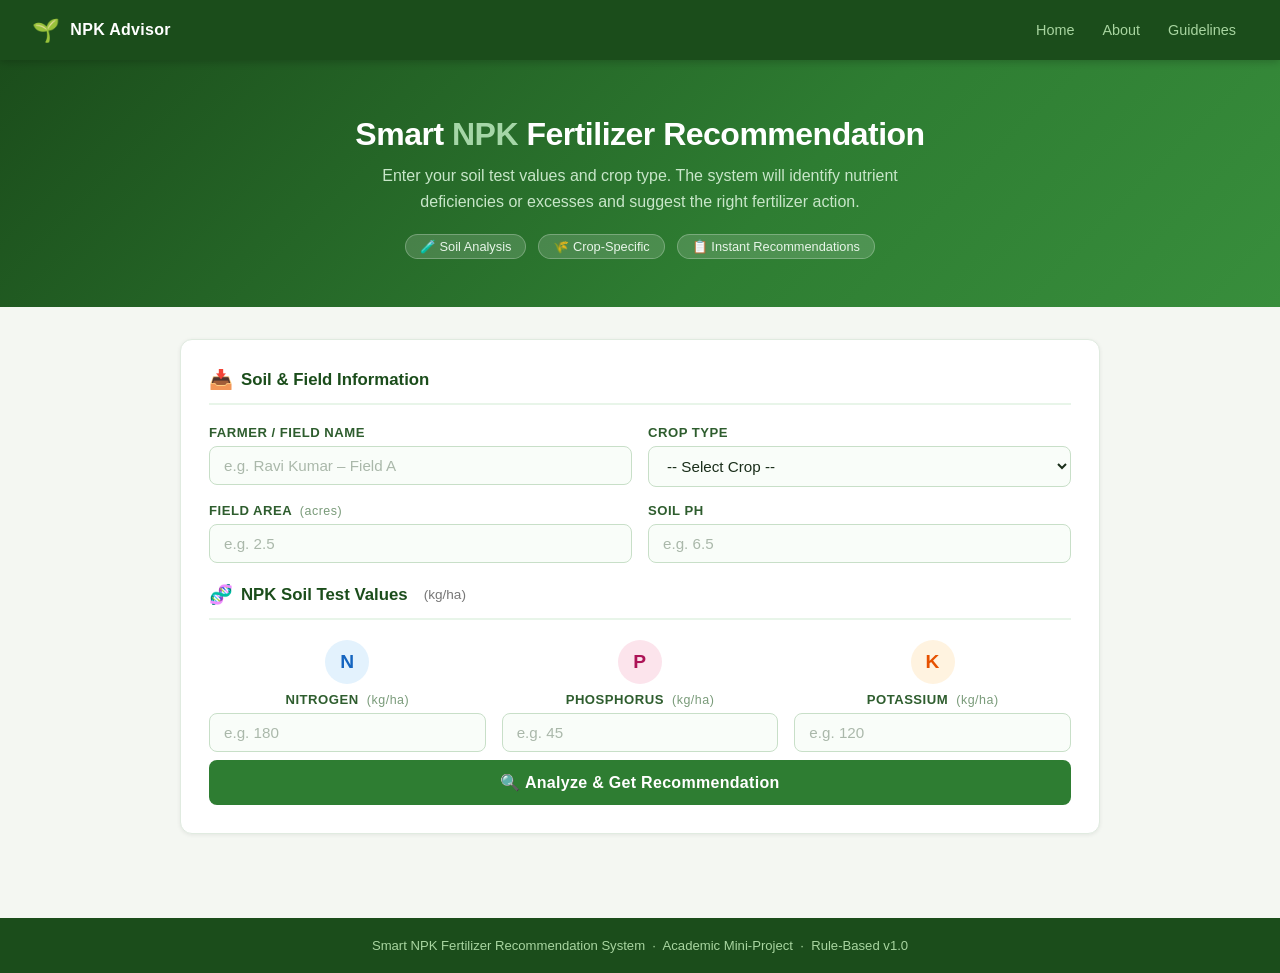
==== index.html @ a6617dc2 "Initial commit for NPK Advisor v1" ====
<!DOCTYPE html>
<html lang="en">
<head>
  <meta charset="UTF-8">
  <meta name="viewport" content="width=device-width, initial-scale=1.0">
  <title>Smart NPK Fertilizer Recommendation System</title>
  <link rel="stylesheet" href="style.css">
</head>
<body>

<nav>
  <div class="nav-brand">
    <span>🌱</span> NPK Advisor
  </div>
  <ul>
    <li><a href="#">Home</a></li>
    <li><a href="#">About</a></li>
    <li><a href="#">Guidelines</a></li>
  </ul>
</nav>

<div class="hero">
  <h1>Smart <em>NPK</em> Fertilizer Recommendation</h1>
  <p>Enter your soil test values and crop type. The system will identify nutrient deficiencies or excesses and suggest the right fertilizer action.</p>
  <div class="hero-badges">
    <span class="badge">🧪 Soil Analysis</span>
    <span class="badge">🌾 Crop-Specific</span>
    <span class="badge">📋 Instant Recommendations</span>
  </div>
</div>

<div class="main">

  <!-- INPUT FORM -->
  <div class="card">
    <div class="card-title"><span class="icon">📥</span> Soil & Field Information</div>

    <div class="form-grid" style="margin-bottom:20px;">
      <div class="form-group">
        <label>Farmer / Field Name</label>
        <input type="text" id="fieldName" placeholder="e.g. Ravi Kumar – Field A">
      </div>
      <div class="form-group">
        <label>Crop Type</label>
        <select id="cropType">
          <option value="">-- Select Crop --</option>
          <option value="rice">Rice</option>
          <option value="wheat">Wheat</option>
          <option value="maize">Maize</option>
          <option value="cotton">Cotton</option>
          <option value="sugarcane">Sugarcane</option>
          <option value="soybean">Soybean</option>
        </select>
      </div>
      <div class="form-group">
        <label>Field Area <span class="unit">(acres)</span></label>
        <input type="number" id="area" placeholder="e.g. 2.5" min="0.1" step="0.1">
      </div>
      <div class="form-group">
        <label>Soil pH</label>
        <input type="number" id="ph" placeholder="e.g. 6.5" min="0" max="14" step="0.1">
      </div>
    </div>

    <div class="card-title" style="margin-top:8px;">
      <span class="icon">🧬</span> NPK Soil Test Values
      <span style="font-weight:400;color:#777;font-size:0.85rem;margin-left:8px;">(kg/ha)</span>
    </div>
    <div class="npk-row">
      <div class="npk-block form-group npk-n">
        <label><span class="npk-letter">N</span><br>Nitrogen <span class="unit">(kg/ha)</span></label>
        <input type="number" id="nitrogen" placeholder="e.g. 180" min="0">
      </div>
      <div class="npk-block form-group npk-p">
        <label><span class="npk-letter">P</span><br>Phosphorus <span class="unit">(kg/ha)</span></label>
        <input type="number" id="phosphorus" placeholder="e.g. 45" min="0">
      </div>
      <div class="npk-block form-group npk-k">
        <label><span class="npk-letter">K</span><br>Potassium <span class="unit">(kg/ha)</span></label>
        <input type="number" id="potassium" placeholder="e.g. 120" min="0">
      </div>
    </div>

    <button class="btn-analyze" onclick="analyze()">🔍 Analyze & Get Recommendation</button>
  </div>

  <!-- RESULTS -->
  <div class="card" id="results">
    <div class="card-title"><span class="icon">📊</span> Analysis Results</div>

    <div id="statusBanner" class="status-banner"></div>

    <div class="npk-results" id="npkCards"></div>

    <div class="card-title" style="margin-top:8px;"><span class="icon">💊</span> Fertilizer Recommendations</div>
    <table class="rec-table">
      <thead>
        <tr>
          <th>Nutrient</th>
          <th>Status</th>
          <th>Action</th>
          <th>Suggested Fertilizer</th>
        </tr>
      </thead>
      <tbody id="recTableBody"></tbody>
    </table>

    <div id="generalNote"></div>
  </div>

</div>

<footer>
  Smart NPK Fertilizer Recommendation System &nbsp;·&nbsp; Academic Mini-Project &nbsp;·&nbsp; Rule-Based v1.0
</footer>

<script src="main.js"></script>
</body>
</html>
---- style.css ----
* { box-sizing: border-box; margin: 0; padding: 0; }

body {
  font-family: 'Segoe UI', sans-serif;
  background: #f4f7f2;
  color: #1a2e1a;
  min-height: 100vh;
}

/* ── NAV ───────────────────────────────────────────── */
nav {
  background: #1b4d1b;
  padding: 0 32px;
  display: flex;
  align-items: center;
  justify-content: space-between;
  height: 60px;
  position: sticky;
  top: 0;
  z-index: 100;
  box-shadow: 0 2px 8px rgba(0,0,0,0.2);
}
.nav-brand {
  display: flex;
  align-items: center;
  gap: 10px;
  color: #fff;
  font-weight: 700;
  font-size: 1rem;
  letter-spacing: 0.3px;
}
.nav-brand span { font-size: 1.4rem; }
nav ul { list-style: none; display: flex; gap: 4px; }
nav ul li a {
  color: #a8d5a0;
  text-decoration: none;
  font-size: 0.9rem;
  padding: 6px 12px;
  border-radius: 6px;
  transition: background 0.2s, color 0.2s;
}
nav ul li a:hover { background: #2e6b2e; color: #fff; }

/* ── HERO ──────────────────────────────────────────── */
.hero {
  background: linear-gradient(135deg, #1b4d1b 0%, #2e7d32 60%, #388e3c 100%);
  color: #fff;
  padding: 56px 32px 48px;
  text-align: center;
}
.hero h1 {
  font-size: 2rem;
  font-weight: 800;
  letter-spacing: -0.5px;
  margin-bottom: 10px;
}
.hero h1 em { font-style: normal; color: #a5d6a7; }
.hero p {
  font-size: 1rem;
  color: #c8e6c9;
  max-width: 520px;
  margin: 0 auto;
  line-height: 1.6;
}
.hero-badges {
  display: flex;
  justify-content: center;
  gap: 12px;
  margin-top: 20px;
  flex-wrap: wrap;
}
.badge {
  background: rgba(255,255,255,0.15);
  border: 1px solid rgba(255,255,255,0.25);
  color: #e8f5e9;
  padding: 4px 14px;
  border-radius: 20px;
  font-size: 0.8rem;
  font-weight: 500;
}

/* ── LAYOUT ────────────────────────────────────────── */
.main {
  max-width: 960px;
  margin: 0 auto;
  padding: 32px 20px 60px;
}

/* ── CARDS ─────────────────────────────────────────── */
.card {
  background: #fff;
  border-radius: 12px;
  padding: 28px;
  margin-bottom: 24px;
  box-shadow: 0 1px 4px rgba(0,0,0,0.07);
  border: 1px solid #e0ebe0;
}
.card-title {
  font-size: 1.05rem;
  font-weight: 700;
  color: #1b4d1b;
  margin-bottom: 20px;
  display: flex;
  align-items: center;
  gap: 8px;
  padding-bottom: 12px;
  border-bottom: 2px solid #e8f5e9;
}
.card-title .icon { font-size: 1.2rem; }

/* ── FORM ──────────────────────────────────────────── */
.form-grid {
  display: grid;
  grid-template-columns: 1fr 1fr;
  gap: 16px;
}
.form-group { display: flex; flex-direction: column; gap: 6px; }
.form-group.full { grid-column: 1 / -1; }

label {
  font-size: 0.82rem;
  font-weight: 600;
  color: #2e5d2e;
  text-transform: uppercase;
  letter-spacing: 0.5px;
}
label .unit {
  font-weight: 400;
  color: #7a9b7a;
  text-transform: none;
  font-size: 0.78rem;
  margin-left: 4px;
}

input, select {
  padding: 10px 14px;
  border: 1.5px solid #c8dfc8;
  border-radius: 8px;
  font-size: 0.95rem;
  font-family: inherit;
  color: #1a2e1a;
  background: #f9fdf9;
  transition: border-color 0.2s, box-shadow 0.2s;
  outline: none;
}
input:focus, select:focus {
  border-color: #2e7d32;
  box-shadow: 0 0 0 3px rgba(46,125,50,0.12);
  background: #fff;
}
input::placeholder { color: #aab8aa; }

/* ── NPK INPUT BLOCKS ──────────────────────────────── */
.npk-row { display: grid; grid-template-columns: 1fr 1fr 1fr; gap: 16px; }
.npk-block { text-align: center; }
.npk-letter {
  display: inline-block;
  width: 44px;
  height: 44px;
  border-radius: 50%;
  font-size: 1.2rem;
  font-weight: 800;
  line-height: 44px;
  margin-bottom: 8px;
}
.npk-n .npk-letter { background: #e3f2fd; color: #1565c0; }
.npk-p .npk-letter { background: #fce4ec; color: #ad1457; }
.npk-k .npk-letter { background: #fff3e0; color: #e65100; }

/* ── BUTTON ────────────────────────────────────────── */
.btn-analyze {
  width: 100%;
  padding: 13px;
  background: #2e7d32;
  color: #fff;
  border: none;
  border-radius: 8px;
  font-size: 1rem;
  font-weight: 700;
  cursor: pointer;
  transition: background 0.2s, transform 0.1s;
  letter-spacing: 0.3px;
  margin-top: 8px;
}
.btn-analyze:hover { background: #1b5e20; }
.btn-analyze:active { transform: scale(0.99); }

/* ── RESULTS ───────────────────────────────────────── */
#results { display: none; }

.status-banner {
  border-radius: 8px;
  padding: 14px 18px;
  margin-bottom: 20px;
  font-weight: 600;
  font-size: 0.95rem;
  display: flex;
  align-items: center;
  gap: 10px;
}
.status-ok  { background: #e8f5e9; color: #1b5e20; border: 1px solid #a5d6a7; }
.status-warn { background: #fff8e1; color: #6d4c00; border: 1px solid #ffe082; }
.status-bad { background: #fce4ec; color: #880e4f; border: 1px solid #f48fb1; }

.npk-results {
  display: grid;
  grid-template-columns: 1fr 1fr 1fr;
  gap: 14px;
  margin-bottom: 20px;
}
.npk-result-card {
  border-radius: 10px;
  padding: 16px;
  text-align: center;
  border: 1.5px solid transparent;
}
.npk-result-card .label {
  font-size: 0.78rem;
  font-weight: 600;
  color: #555;
  margin-bottom: 4px;
  text-transform: uppercase;
  letter-spacing: 0.5px;
}
.npk-result-card .value { font-size: 1.6rem; font-weight: 800; margin-bottom: 4px; }
.npk-result-card .range { font-size: 0.75rem; color: #777; margin-bottom: 10px; }
.npk-result-card .status-pill {
  display: inline-block;
  padding: 3px 12px;
  border-radius: 12px;
  font-size: 0.76rem;
  font-weight: 700;
}

.status-low     { background: #e3f2fd; border-color: #90caf9; color: #1565c0; }
.status-low .value { color: #1565c0; }
.status-low .status-pill { background: #1565c0; color: #fff; }

.status-optimal { background: #e8f5e9; border-color: #a5d6a7; color: #1b5e20; }
.status-optimal .value { color: #2e7d32; }
.status-optimal .status-pill { background: #2e7d32; color: #fff; }

.status-high    { background: #fff3e0; border-color: #ffcc80; color: #e65100; }
.status-high .value { color: #e65100; }
.status-high .status-pill { background: #e65100; color: #fff; }

/* ── PROGRESS BAR ──────────────────────────────────── */
.bar-container { margin-top: 8px; }
.bar-bg {
  height: 6px;
  background: #e0e0e0;
  border-radius: 3px;
  overflow: hidden;
}
.bar-fill {
  height: 100%;
  border-radius: 3px;
  transition: width 0.8s cubic-bezier(.4,0,.2,1);
}

/* ── RECOMMENDATIONS TABLE ─────────────────────────── */
.rec-table { width: 100%; border-collapse: collapse; font-size: 0.9rem; }
.rec-table th {
  background: #f1f8f1;
  color: #2e5d2e;
  padding: 10px 14px;
  text-align: left;
  font-size: 0.78rem;
  text-transform: uppercase;
  letter-spacing: 0.5px;
  border-bottom: 2px solid #c8dfc8;
}
.rec-table td {
  padding: 11px 14px;
  border-bottom: 1px solid #edf3ed;
  vertical-align: top;
}
.rec-table tr:last-child td { border-bottom: none; }
.rec-table tr:hover td { background: #f7fdf7; }

/* ── GENERAL NOTE ──────────────────────────────────── */
#generalNote {
  margin-top: 16px;
  padding: 12px 16px;
  background: #f1f8f1;
  border-radius: 8px;
  font-size: 0.85rem;
  color: #2e5d2e;
  border-left: 3px solid #2e7d32;
}

/* ── FOOTER ────────────────────────────────────────── */
footer {
  background: #1b4d1b;
  color: #a8d5a0;
  text-align: center;
  padding: 20px;
  font-size: 0.82rem;
}

/* ── RESPONSIVE ────────────────────────────────────── */
@media (max-width: 600px) {
  .form-grid    { grid-template-columns: 1fr; }
  .npk-row      { grid-template-columns: 1fr; }
  .npk-results  { grid-template-columns: 1fr; }
  .hero h1      { font-size: 1.4rem; }
}
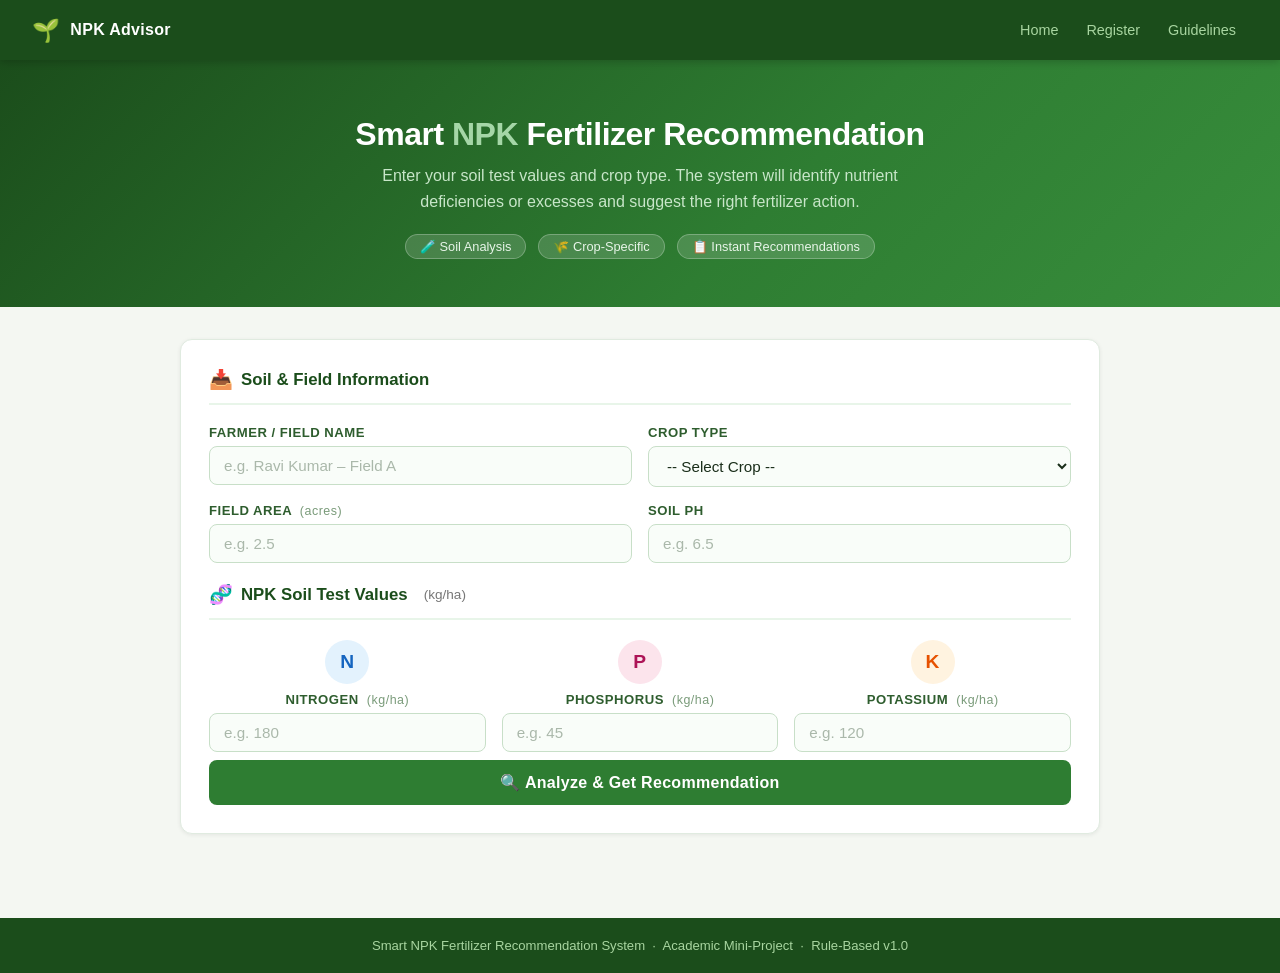
==== commit 4cdc9493: "v2 added registration page" ====
--- a/index.html
+++ b/index.html
@@ -14,7 +14,7 @@
   </div>
   <ul>
     <li><a href="#">Home</a></li>
-    <li><a href="#">About</a></li>
+    <li><a href="register.html">Register</a></li>
     <li><a href="#">Guidelines</a></li>
   </ul>
 </nav>
